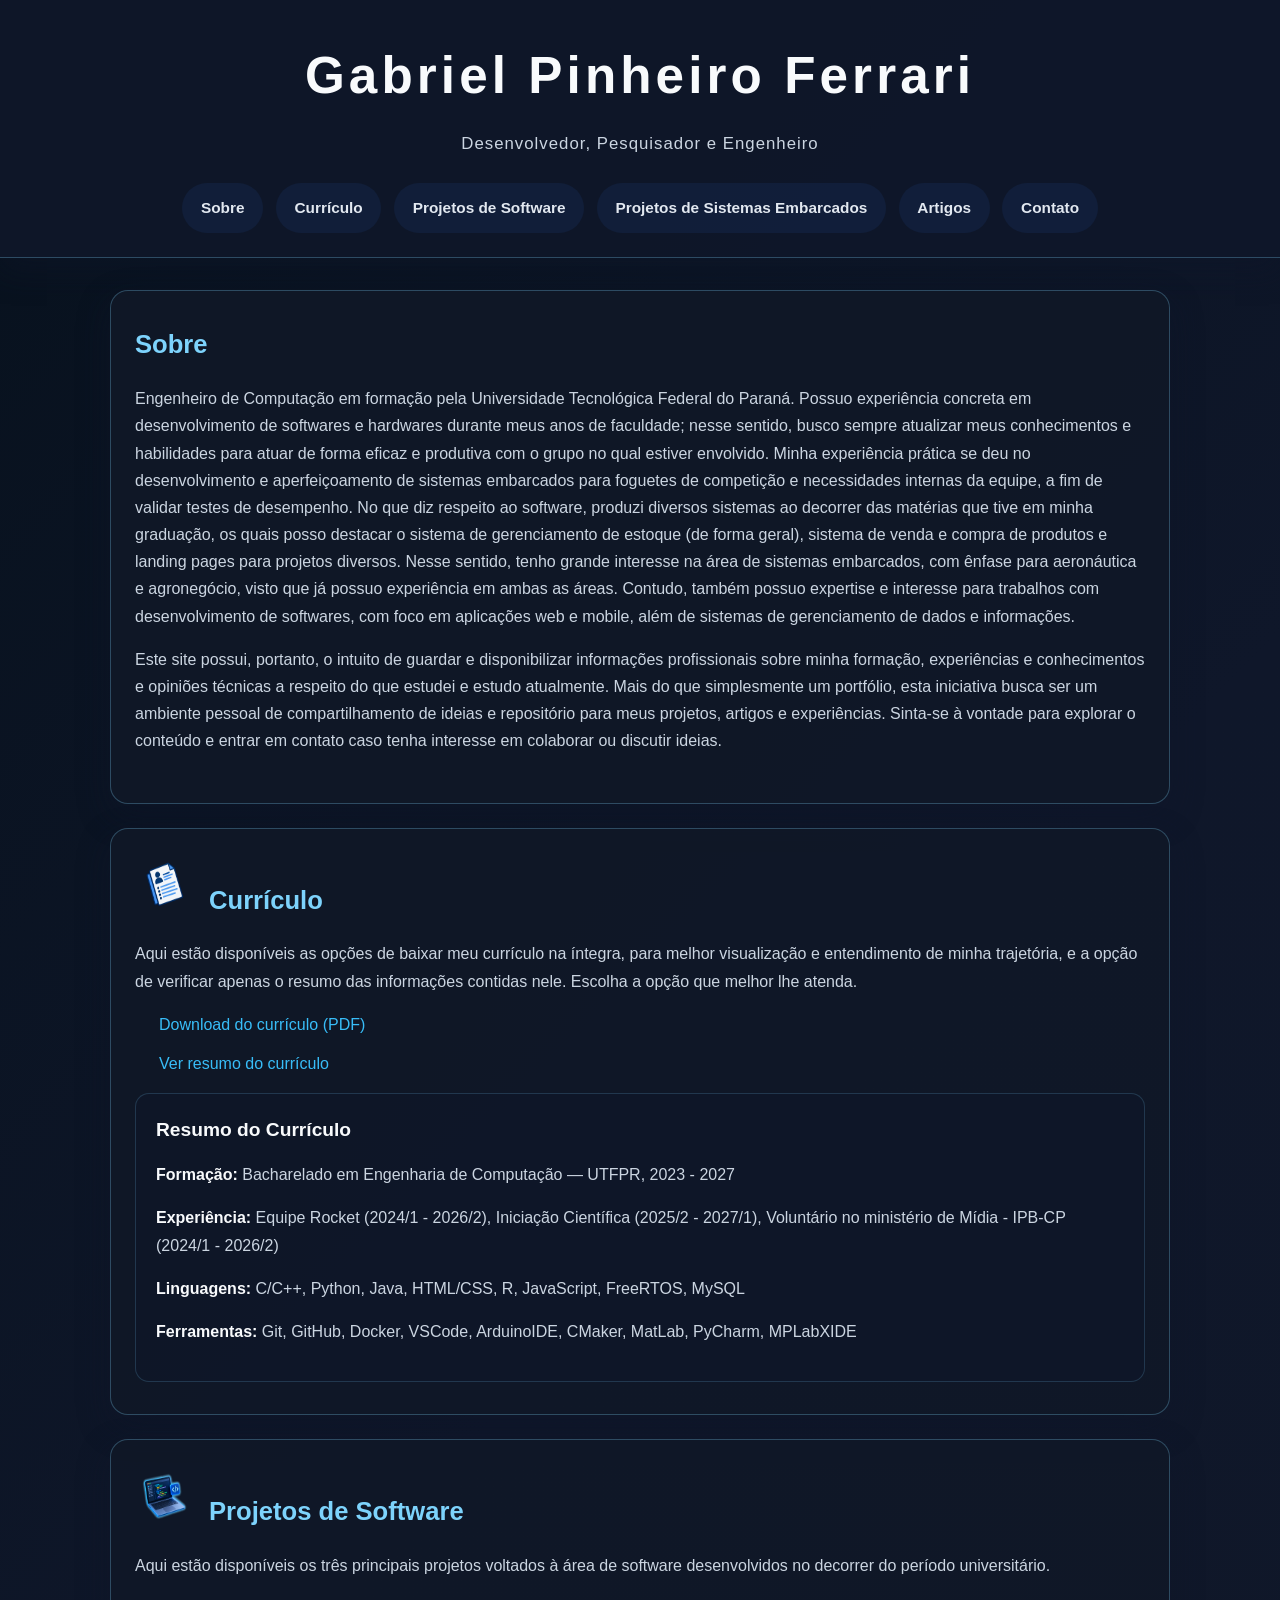
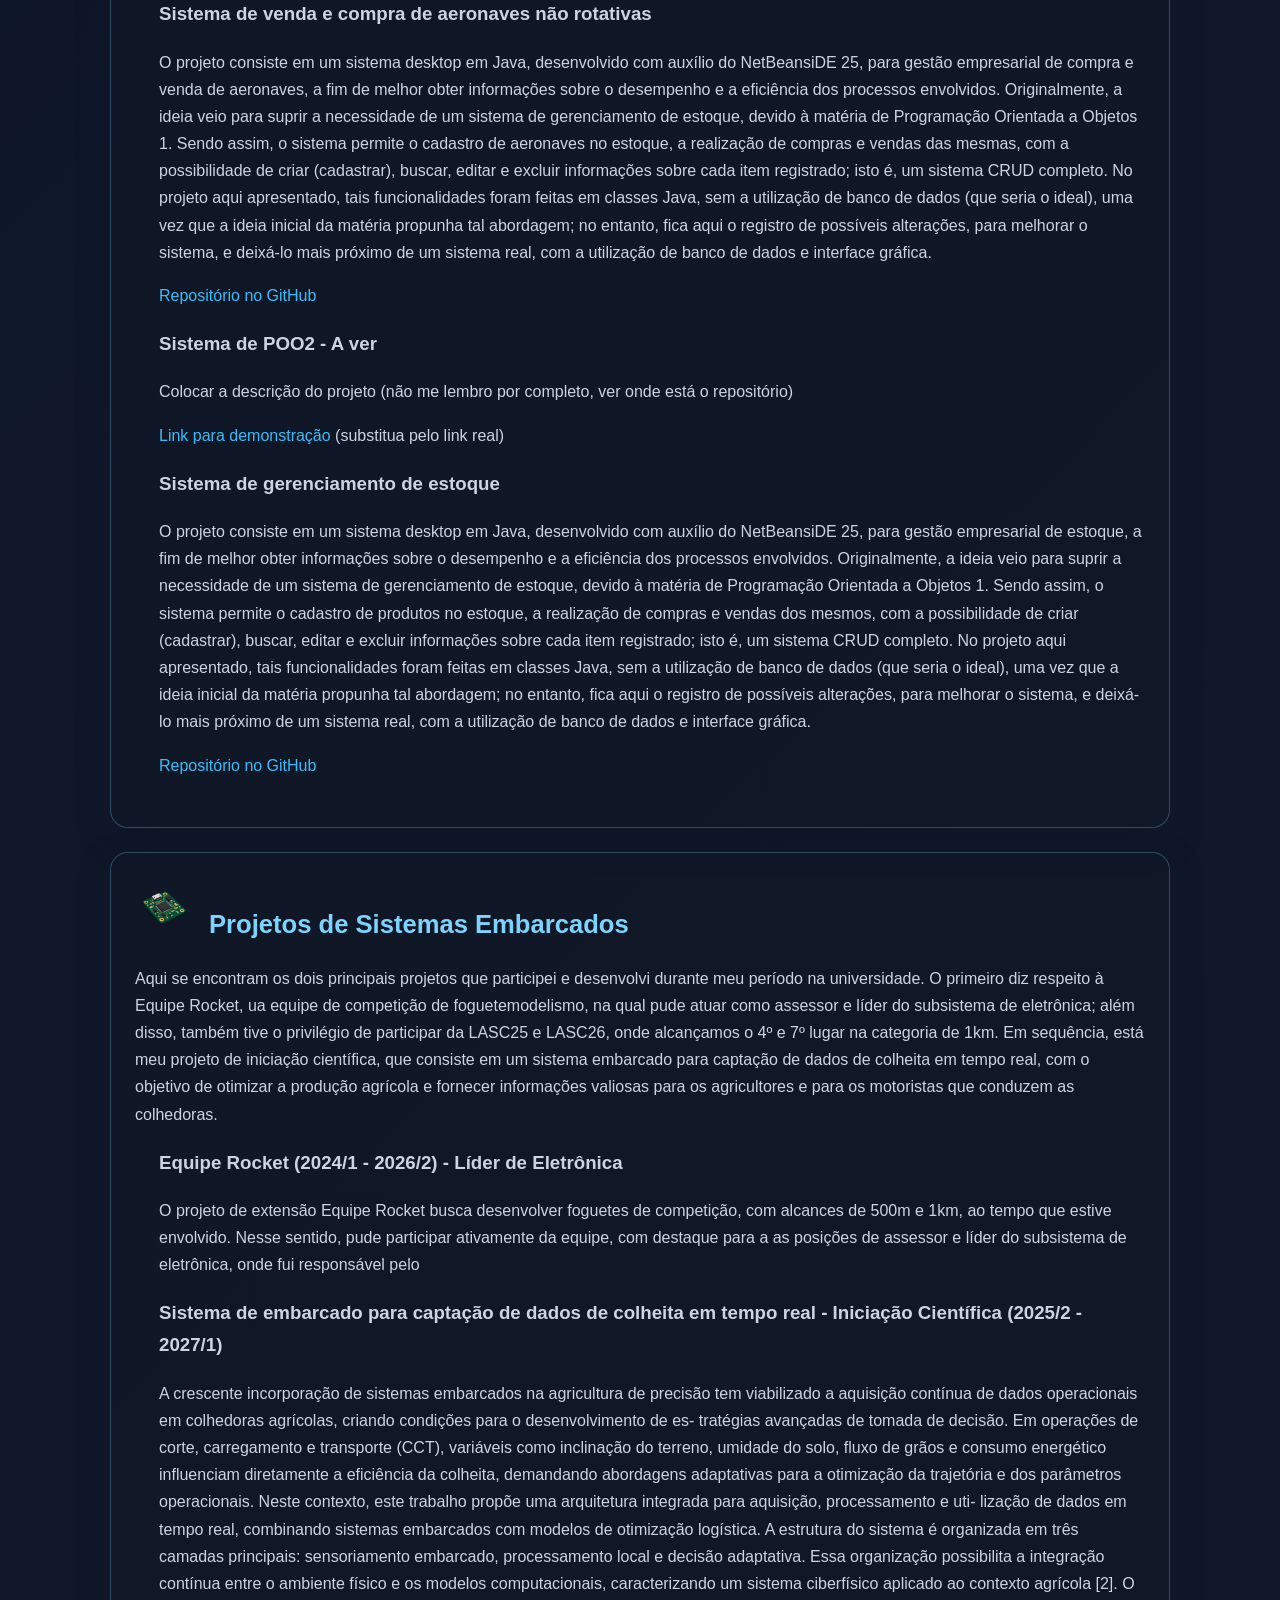
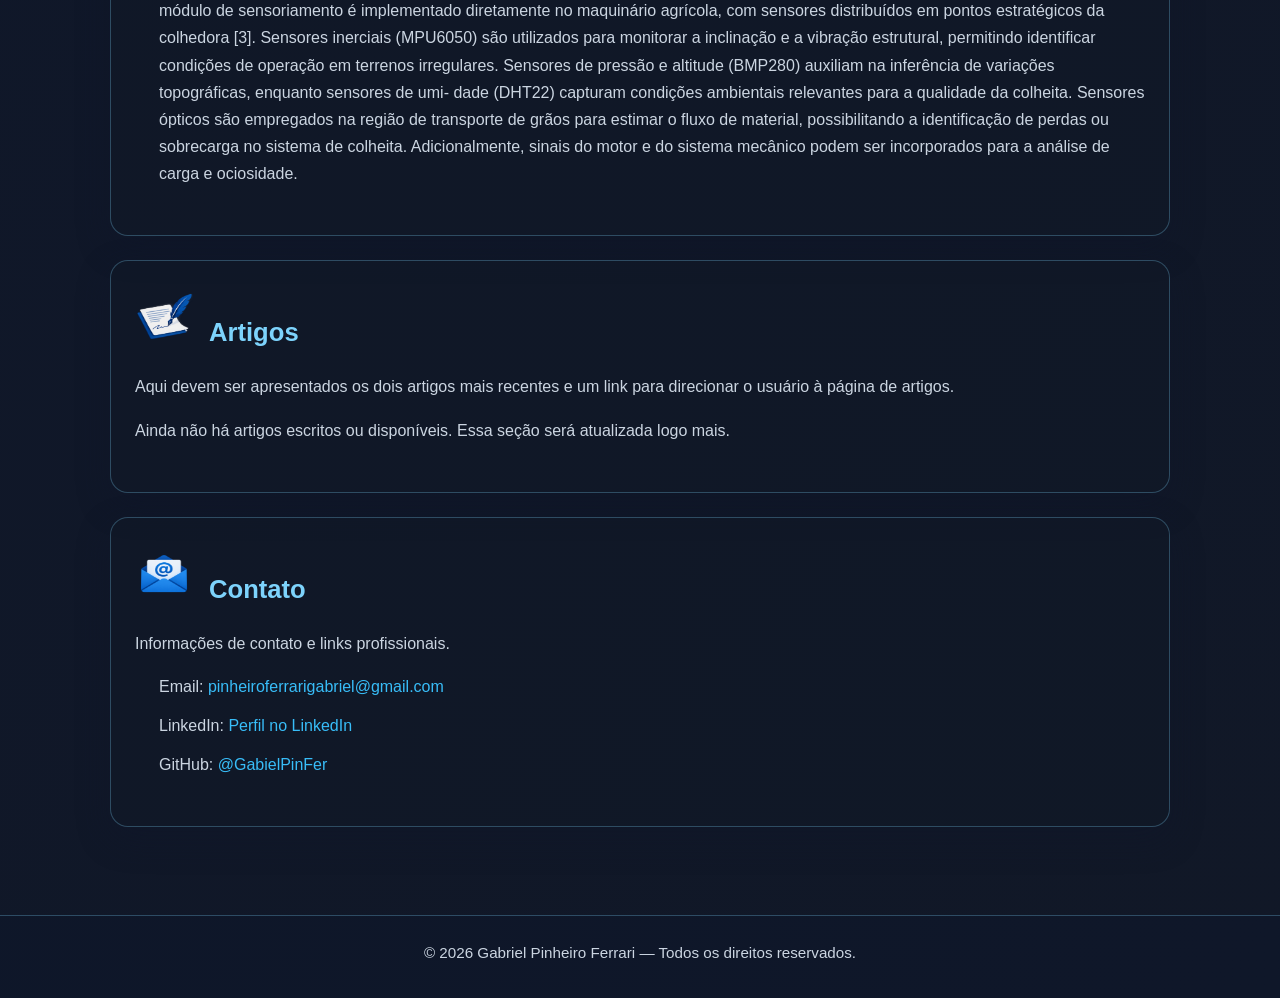
==== index.html @ 8e838de5 "Add files via upload arquivos colocados de forma direta. Antes estavam em uma pasta (forma errada)" ====
<!DOCTYPE html>

<html lang="pt-BR">
	<head>
		<meta charset="UTF-8">
		<meta name="viewport" content="width=device-width,initial-scale=1">
		<title>Página Pessoal — Gabriel Pinheiro Ferrari</title>
		<meta name="description" content="Página pessoal de Gabriel Pinheiro Ferrari — currículo, projetos práticos e projetos de extensão.">
		<link rel="stylesheet" href="main.css">
	</head>
    
	<body>
		<header>
			<h1>Gabriel Pinheiro Ferrari</h1>
			<p>Desenvolvedor, Pesquisador e Engenheiro</p>
			<nav aria-label="Navegação principal">
				<ul>
					<li><a href="#sobre">Sobre</a></li>
					<li><a href="#curriculo">Currículo</a></li>
					<li><a href="#projetos-software">Projetos de Software</a></li>
					<li><a href="#projetos-embarcados">Projetos de Sistemas Embarcados</a></li>
                    <li><a href="#artigos">Artigos</a></li>
					<li><a href="#contato">Contato</a></li>
				</ul>
			</nav>
		</header>

		<main>
			<section id="sobre">
				
				<h2>Sobre</h2>
				<p>
					Engenheiro de Computação em formação pela Universidade Tecnológica Federal do Paraná. Possuo experiência concreta em desenvolvimento de softwares e hardwares durante meus anos de faculdade;
					nesse sentido, busco sempre atualizar meus conhecimentos e habilidades para atuar de forma eficaz e produtiva com o grupo no qual estiver envolvido. Minha experiência prática se deu no desenvolvimento e aperfeiçoamento de 
					sistemas embarcados para foguetes de competição e necessidades internas da equipe, a fim de validar testes de desempenho. No que diz respeito ao software, produzi diversos sistemas ao decorrer das matérias
					que tive em minha graduação, os quais posso destacar o sistema de gerenciamento de estoque (de forma geral), sistema de venda e compra de produtos e landing pages para projetos diversos.
					Nesse sentido, tenho grande interesse na área de sistemas embarcados, com ênfase para aeronáutica e agronegócio, visto que já possuo experiência em ambas as áreas. Contudo, também possuo expertise e interesse
					para trabalhos com desenvolvimento de softwares, com foco em aplicações web e mobile, além de sistemas de gerenciamento de dados e informações.
				</p>
				<p>
					Este site possui, portanto, o intuito de guardar e disponibilizar informações profissionais sobre minha formação, experiências e conhecimentos e opiniões técnicas a respeito do que estudei e estudo atualmente.
					Mais do que simplesmente um portfólio, esta iniciativa busca ser um ambiente pessoal de compartilhamento de ideias e repositório para meus projetos, artigos e experiências. Sinta-se à vontade para explorar o 
					conteúdo e entrar em contato caso tenha interesse em colaborar ou discutir ideias.
				</p>
			</section>

			<section id="curriculo">
				<img src="figs/imagem-Curriculo.png" alt="Ícone para currículo" class="icone-secao">
				<h2>Currículo</h2>
				<p>Aqui estão disponíveis as opções de baixar meu currículo na íntegra, para melhor visualização e entendimento de minha trajetória, e a opção de verificar apenas o resumo das informações contidas nele. Escolha a opção 
					que melhor lhe atenda.
				</p>
				<ul>
					<li><a href="CurriculoGPF.pdf" download>Download do currículo (PDF)</a></li>
					<li><a href="#curriculo-resumo">Ver resumo do currículo</a></li>
				</ul>

				<article id="curriculo-resumo">
					<h3>Resumo do Currículo</h3>
					<p><strong>Formação:</strong> Bacharelado em Engenharia de Computação — UTFPR, 2023 - 2027</p>
					<p><strong>Experiência:</strong> Equipe Rocket (2024/1 - 2026/2), Iniciação Científica (2025/2 - 2027/1), Voluntário no ministério de Mídia - IPB-CP (2024/1 - 2026/2)</p>
					<p><strong>Linguagens:</strong> C/C++, Python, Java, HTML/CSS, R, JavaScript, FreeRTOS, MySQL</p>
                    <p><strong>Ferramentas:</strong> Git, GitHub, Docker, VSCode, ArduinoIDE, CMaker, MatLab, PyCharm, MPLabXIDE</p>
				</article>
			</section>

			<section id="projetos-software">
				<img src="figs/imagem-Projetos_Software.png" alt="Ícone para projetos de software" class="icone-secao">
				<h2>Projetos de Software</h2>
				<p>Aqui estão disponíveis os três principais projetos voltados à área de software desenvolvidos no decorrer do período universitário.</p>
				<ul>
					<li>
						<h3>Sistema de venda e compra de aeronaves não rotativas</h3>
						<p>O projeto consiste em um sistema desktop em Java, desenvolvido com auxílio do NetBeansiDE 25, para gestão empresarial de compra e venda de aeronaves, a fim de melhor obter informações sobre o desempenho e a eficiência dos processos envolvidos.
							Originalmente, a ideia veio para suprir a necessidade de um sistema de gerenciamento de estoque, devido à matéria de Programação Orientada a Objetos 1. Sendo assim, o sistema permite o cadastro de aeronaves
							no estoque, a realização de compras e vendas das mesmas, com a possibilidade de criar (cadastrar), buscar, editar e excluir informações sobre cada item registrado; isto é, um sistema CRUD completo. No projeto aqui apresentado,
							tais funcionalidades foram feitas em classes Java, sem a utilização de banco de dados (que seria o ideal), uma vez que a ideia inicial da matéria propunha tal abordagem; no entanto, fica aqui o registro de possíveis alterações,
							para melhorar o sistema, e deixá-lo mais próximo de um sistema real, com a utilização de banco de dados e interface gráfica.
						</p>
						<p><a href="https://github.com/gabriel-pinheiro-ferrari/projeto-a" target="_blank" rel="noopener">Repositório no GitHub</a></p>
					</li>
					<li>
						<h3>Sistema de POO2 - A ver</h3>
						<p>Colocar a descrição do projeto (não me lembro por completo, ver onde está o repositório)</p>
						<p><a href="#">Link para demonstração</a> (substitua pelo link real)</p>
					</li>
					<li>
						<h3>Sistema de gerenciamento de estoque</h3>
						<p>O projeto consiste em um sistema desktop em Java, desenvolvido com auxílio do NetBeansiDE 25, para gestão empresarial de estoque, a fim de melhor obter informações sobre o desempenho e a eficiência dos processos envolvidos.
							Originalmente, a ideia veio para suprir a necessidade de um sistema de gerenciamento de estoque, devido à matéria de Programação Orientada a Objetos 1. Sendo assim, o sistema permite o cadastro de produtos
							no estoque, a realização de compras e vendas dos mesmos, com a possibilidade de criar (cadastrar), buscar, editar e excluir informações sobre cada item registrado; isto é, um sistema CRUD completo. No projeto aqui apresentado,
							tais funcionalidades foram feitas em classes Java, sem a utilização de banco de dados (que seria o ideal), uma vez que a ideia inicial da matéria propunha tal abordagem; no entanto, fica aqui o registro de possíveis alterações,
							para melhorar o sistema, e deixá-lo mais próximo de um sistema real, com a utilização de banco de dados e interface gráfica.
						</p>
						<p><a href="https://github.com/gabriel-pinheiro-ferrari/projeto-estoque" target="_blank" rel="noopener">Repositório no GitHub</a></p>
					</li>
				</ul>
			</section>

			<section id="projetos-embarcados">
				<img src="figs/imagem-Sistemas_Embarcados.png" alt="Ícone para sistemas embarcados" class="icone-secao">
				<h2>Projetos de Sistemas Embarcados</h2>
				<p>Aqui se encontram os dois principais projetos que participei e desenvolvi durante meu período na universidade. O primeiro diz respeito à Equipe Rocket, ua equipe de competição de foguetemodelismo,
                    na qual pude atuar como assessor e líder do subsistema de eletrônica; além disso, também tive o privilégio de participar da LASC25 e LASC26, onde alcançamos o 4º e 7º lugar na categoria de 1km.
                    Em sequência, está meu projeto de iniciação científica, que consiste em um sistema embarcado para captação de dados de colheita em tempo real, com o objetivo de otimizar a produção agrícola e 
                    fornecer informações valiosas para os agricultores e para os motoristas que conduzem as colhedoras.
                </p>
				<ul>
					<li>
						<h3>Equipe Rocket (2024/1 - 2026/2) - Líder de Eletrônica</h3>
						<p>O projeto de extensão Equipe Rocket busca desenvolver foguetes de competição, com alcances de 500m e 1km, ao tempo que estive envolvido. Nesse sentido, pude participar ativamente da equipe, com destaque
							para a as posições de assessor e líder do subsistema de eletrônica, onde fui responsável pelo 
						</p>

					</li>
					<li>
						<h3>Sistema de embarcado para captação de dados de colheita em tempo real - Iniciação Científica (2025/2 - 2027/1)</h3>
						<p>A crescente incorporação de sistemas embarcados na agricultura de precisão tem viabilizado a aquisição
							contínua de dados operacionais em colhedoras agrícolas, criando condições para o desenvolvimento de es-
							tratégias avançadas de tomada de decisão. Em operações de corte, carregamento e transporte (CCT),
							variáveis como inclinação do terreno, umidade do solo, fluxo de grãos e consumo energético influenciam
							diretamente a eficiência da colheita, demandando abordagens adaptativas para a otimização da trajetória e
							dos parâmetros operacionais.
							Neste contexto, este trabalho propõe uma arquitetura integrada para aquisição, processamento e uti-
							lização de dados em tempo real, combinando sistemas embarcados com modelos de otimização logística. A
							estrutura do sistema é organizada em três camadas principais: sensoriamento embarcado, processamento
							local e decisão adaptativa. Essa organização possibilita a integração contínua entre o ambiente físico e os
							modelos computacionais, caracterizando um sistema ciberfísico aplicado ao contexto agrícola [2]. O módulo
							de sensoriamento é implementado diretamente no maquinário agrícola, com sensores distribuídos em pontos
							estratégicos da colhedora [3]. Sensores inerciais (MPU6050) são utilizados para monitorar a inclinação e
							a vibração estrutural, permitindo identificar condições de operação em terrenos irregulares. Sensores de
							pressão e altitude (BMP280) auxiliam na inferência de variações topográficas, enquanto sensores de umi-
							dade (DHT22) capturam condições ambientais relevantes para a qualidade da colheita. Sensores ópticos são
							empregados na região de transporte de grãos para estimar o fluxo de material, possibilitando a identificação
							de perdas ou sobrecarga no sistema de colheita. Adicionalmente, sinais do motor e do sistema mecânico
							podem ser incorporados para a análise de carga e ociosidade.</p>
					</li>
				</ul>
			</section>

            <section id="artigos">
				<img src="figs/imagem-Artigo.png" alt="Ícone para artigo" class="icone-secao">
                <h2>Artigos</h2>
                <p>Aqui devem ser apresentados os dois artigos mais recentes e um link para direcionar o usuário à página de artigos.</p>
				<p>Ainda não há artigos escritos ou disponíveis. Essa seção será atualizada logo mais.</p>
            </section>

			<section id="contato">
				<img src="figs/imagem-Contato.png" alt="Ícone para contato" class="icone-secao">
				<h2>Contato</h2>
				<p>Informações de contato e links profissionais.</p>
				<ul>
					<li>Email: <a href="mailto:pinheiroferrarigabriel@gmail.com">pinheiroferrarigabriel@gmail.com</a></li>
					<li>LinkedIn: <a href="https://www.linkedin.com/in/gabriel-pinheiro-ferrari-5222b8219" target="_blank" rel="noopener">Perfil no LinkedIn</a></li>
					<li>GitHub: <a href="https://github.com/GabielPinFer" target="_blank" rel="noopener">@GabielPinFer</a></li>
				</ul>
			</section>
		</main>

		<footer>
			<p>&copy; 2026 Gabriel Pinheiro Ferrari — Todos os direitos reservados.</p>
		</footer>
	</body>
</html>
---- main.css ----
:root {
  --bg-color: #07111d;
  --bg-panel: rgba(17, 24, 39, 0.88);
  --bg-panel-strong: rgba(15, 23, 42, 0.96);
  --text-color: #e2e8f0;
  --muted-color: #cbd5e1;
  --accent-color: #7dd3fc;
  --accent-strong: #38bdf8;
  --highlight-color: #a78bfa;
  --border-color: rgba(125, 211, 252, 0.28);
  --shadow-color: rgba(15, 23, 42, 0.45);
}

* {
  box-sizing: border-box;
}

html {
  scroll-behavior: smooth;
}

body {
  margin: 0;
  font-family: "Segoe UI", Tahoma, Geneva, Verdana, sans-serif;
  background: linear-gradient(135deg, var(--bg-color), #0f172a 35%, #111827 100%);
  color: var(--text-color);
  line-height: 1.7;
}

header {
  background: rgba(15, 23, 42, 0.9);
  border-bottom: 1px solid var(--border-color);
  box-shadow: 0 12px 30px var(--shadow-color);
  padding: 2rem 1rem 1.5rem;
}

h1 {
  margin: 0;
  text-align: center;
  font-size: clamp(2.2rem, 4vw, 3.6rem);
  letter-spacing: 0.08em;
  font-weight: 800;
  color: #f8fafc;
}

header p {
  margin: 0.7rem auto 1.5rem;
  text-align: center;
  font-size: 1.05rem;
  letter-spacing: 0.06em;
  font-weight: 500;
  color: var(--muted-color);
}

nav {
  display: flex;
  justify-content: center;
}

nav ul {
  list-style: none;
  display: flex;
  flex-wrap: wrap;
  justify-content: center;
  gap: 0.8rem;
  margin: 0;
  padding: 0;
}

nav li {
  display: inline-flex;
}

nav a {
  display: inline-block;
  padding: 0.7rem 1.1rem;
  border-radius: 999px;
  text-decoration: none;
  color: var(--text-color);
  font-weight: 700;
  font-size: 0.96rem;
  background: rgba(59, 130, 246, 0.08);
  border: 1px solid transparent;
  transition: background-color 0.25s ease, color 0.25s ease, transform 0.25s ease, border-color 0.25s ease;
}

nav a:hover,
nav a:focus-visible {
  background: rgba(125, 211, 252, 0.18);
  color: var(--accent-color);
  border-color: rgba(125, 211, 252, 0.42);
  transform: translateY(-2px);
}

main {
  max-width: 1100px;
  margin: 2rem auto;
  padding: 0 1.25rem 2rem;
}

section {
  background: var(--bg-panel);
  border: 1px solid var(--border-color);
  border-radius: 18px;
  padding: 2rem 1.5rem;
  margin-bottom: 1.5rem;
  box-shadow: 0 12px 32px var(--shadow-color);
}

section h2 {
  display: inline-block;
  align-items: center;
  gap: 0.75rem;
  margin: 0 0 1.15rem;
  font-size: clamp(1.6rem, 2vw, 2.2rem);
  font-weight: 800;
  color: var(--accent-color);
}

.icone-secao {
  display:inline-block;
  align-items: center;
  margin-right: 0.75rem;
  width: 3.6em;
  height: 3.0em;
  fill: var(--highlight-color);
  animation:flutuar 2s ease-in-out infinite;
}
/*
@keyframes flutuar {
  0%,
  100% {
    transform: translateY(-10px);
  }
  50% {
    transform: translateY(0px);
  }
}
*/
p,
li,
a,
strong {
  font-size: 1rem;
}

section p,
article p,
section li {
  display: block;
  margin: 0 0 1rem;
  color: var(--muted-color);
  font-weight: 400;
}

section > p,
article > p {
  margin-bottom: 1rem;
}

section ul {
  margin: 0 0 1rem 1.5rem;
  padding: 0;
}

section ul li {
  margin-bottom: 0.75rem;
}

a {
  color: var(--accent-strong);
  text-decoration: none;
  transition: color 0.2s ease, opacity 0.2s ease;
}

p a:hover,
li a:hover {
  color: var(--highlight-color);
  opacity: 0.9;
}

strong {
  color: #f8fafc;
  font-weight: 700;
}

article {
  background: rgba(15, 23, 42, 0.64);
  border: 1px solid rgba(125, 211, 252, 0.18);
  border-radius: 14px;
  padding: 1.25rem;
  margin-top: 1rem;
}

article h3 {
  margin: 0 0 0.9rem;
  color: #f8fafc;
  font-size: 1.2rem;
}

footer {
  text-align: center;
  padding: 1.5rem 1rem 2rem;
  color: var(--muted-color);
  border-top: 1px solid var(--border-color);
  background: rgba(15, 23, 42, 0.85);
}

footer p {
  margin: 0;
  font-size: 0.95rem;
}

@media (max-width: 640px) {
  nav ul {
    flex-direction: column;
    align-items: center;
  }

  nav a {
    width: min(100%, 260px);
    text-align: center;
  }

  section {
    padding: 1.5rem 1rem;
  }
}
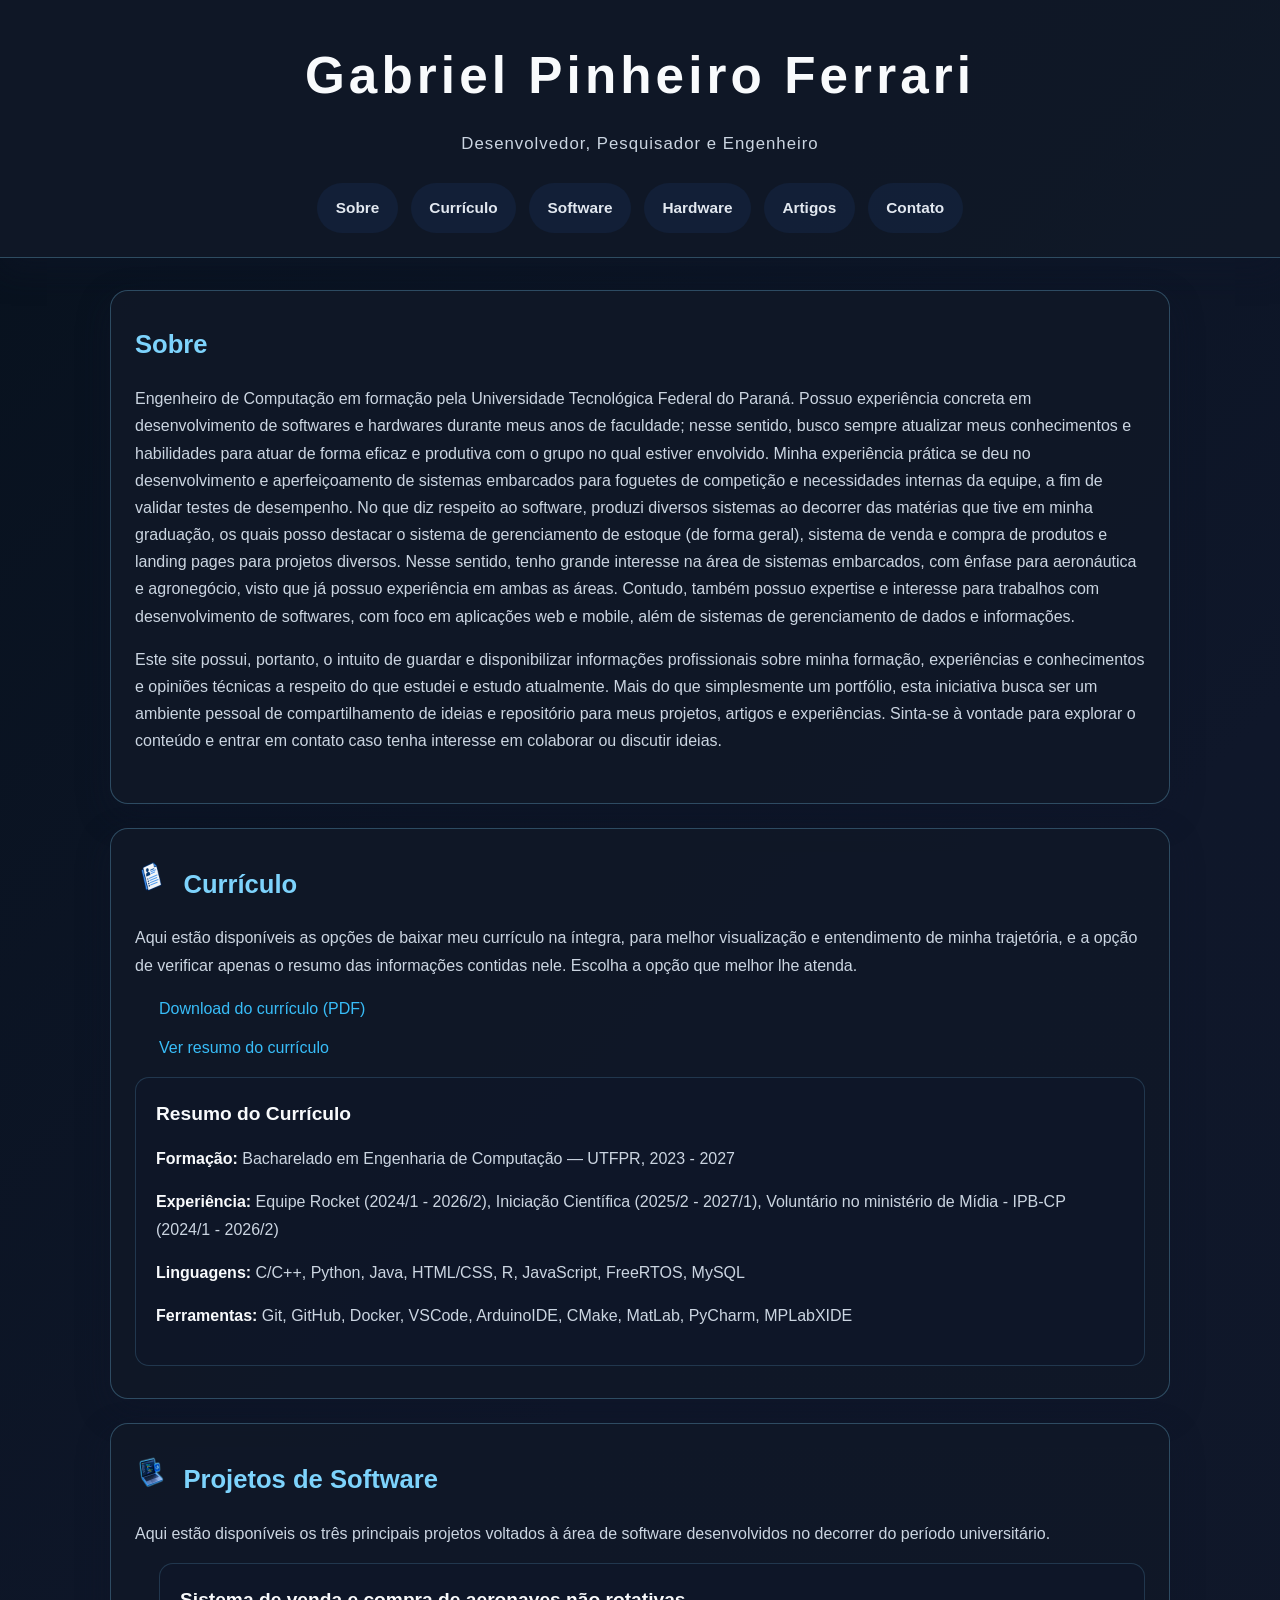
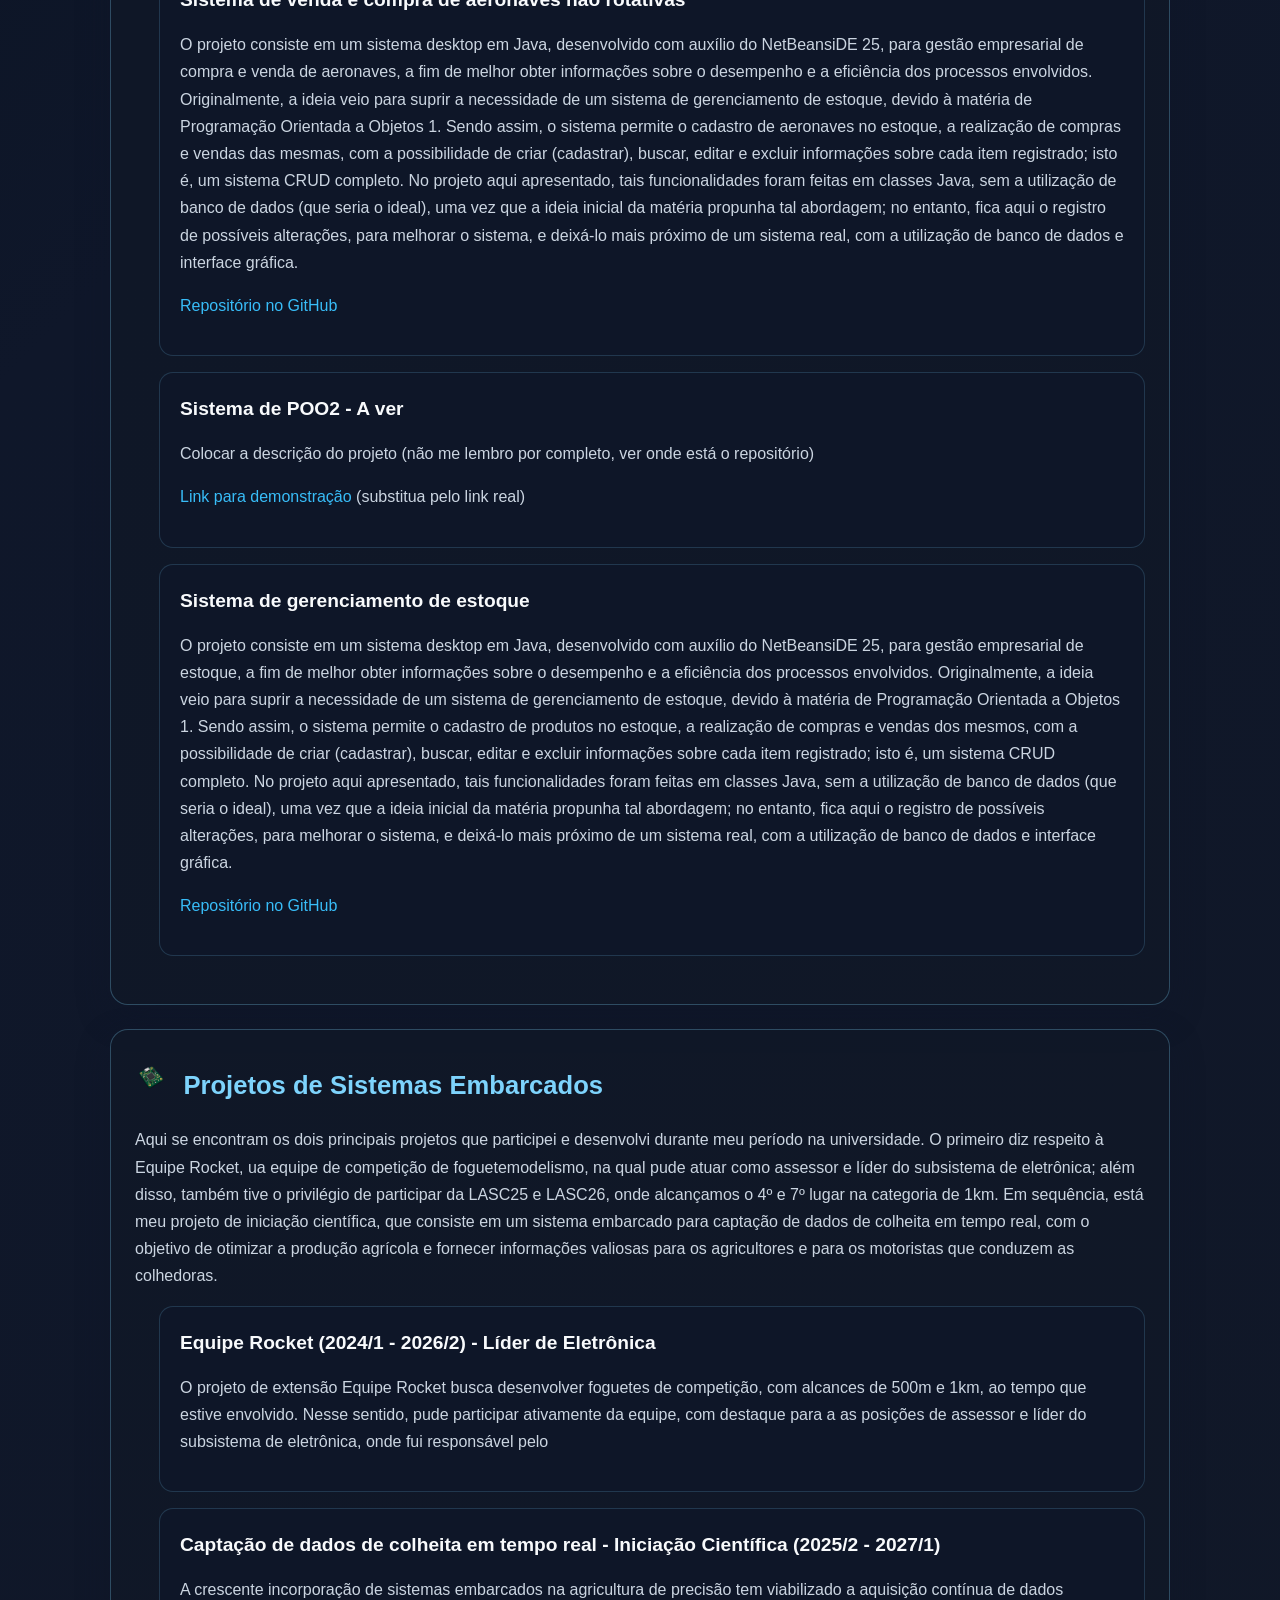
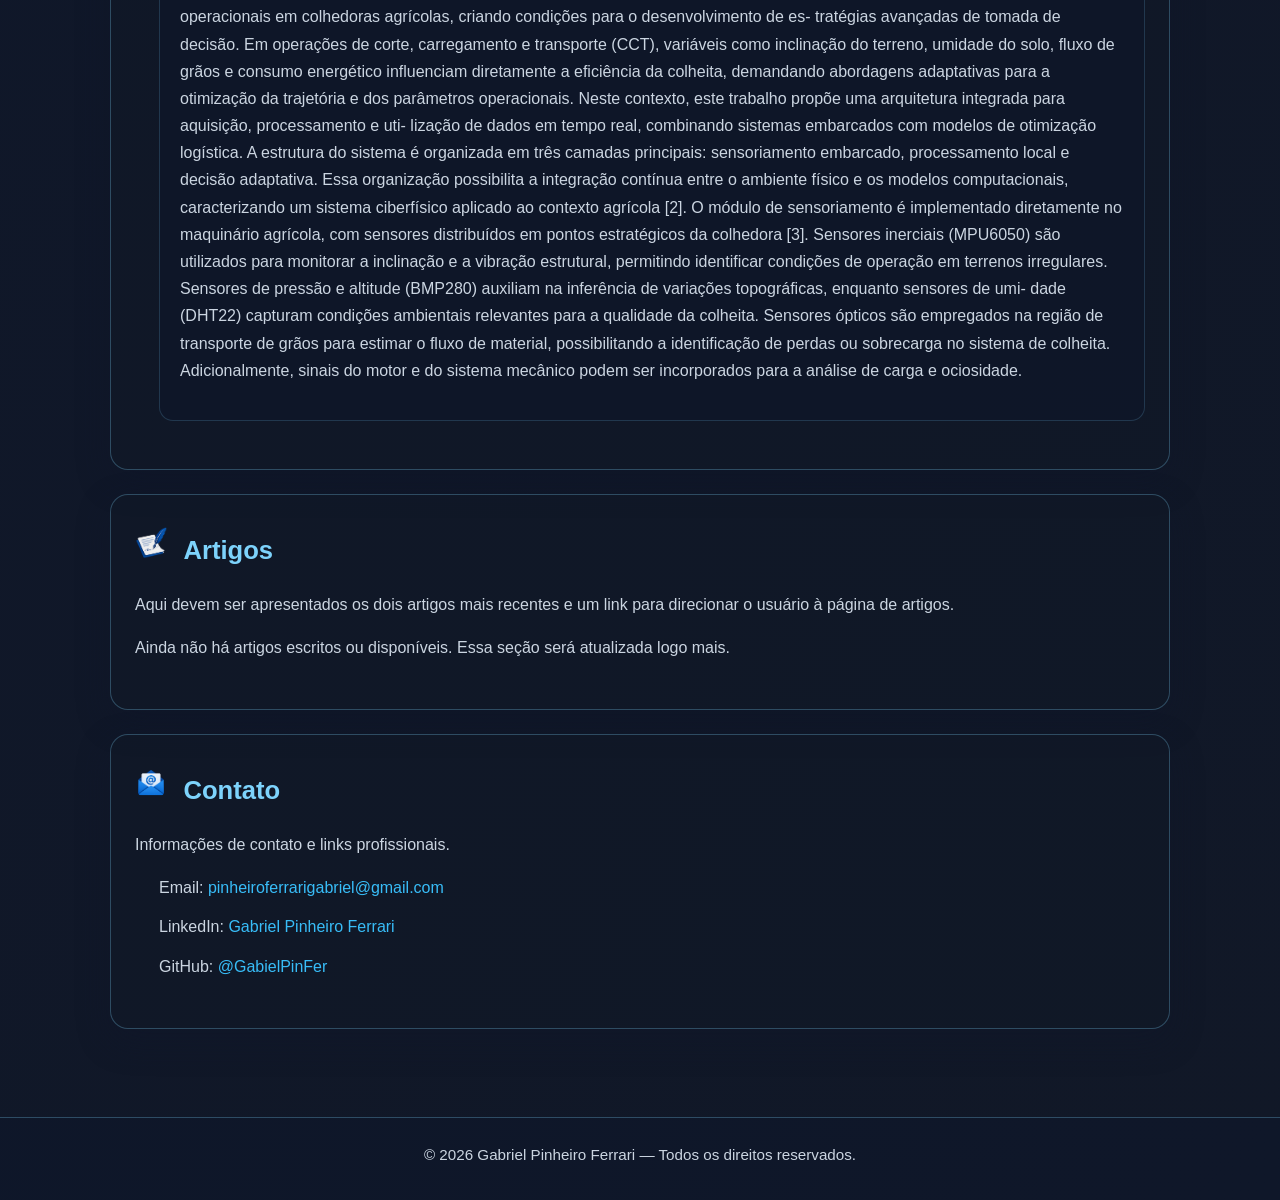
==== commit f3d69cc1: "Add files via upload Tamanho dos Ícones alterado. Texto alterado. Projetos postos em Articles dentro" ====
--- a/index.html
+++ b/index.html
@@ -17,8 +17,8 @@
 				<ul>
 					<li><a href="#sobre">Sobre</a></li>
 					<li><a href="#curriculo">Currículo</a></li>
-					<li><a href="#projetos-software">Projetos de Software</a></li>
-					<li><a href="#projetos-embarcados">Projetos de Sistemas Embarcados</a></li>
+					<li><a href="#projetos-software">Software</a></li>
+					<li><a href="#projetos-hardware">Hardware</a></li>
                     <li><a href="#artigos">Artigos</a></li>
 					<li><a href="#contato">Contato</a></li>
 				</ul>
@@ -60,7 +60,7 @@
 					<p><strong>Formação:</strong> Bacharelado em Engenharia de Computação — UTFPR, 2023 - 2027</p>
 					<p><strong>Experiência:</strong> Equipe Rocket (2024/1 - 2026/2), Iniciação Científica (2025/2 - 2027/1), Voluntário no ministério de Mídia - IPB-CP (2024/1 - 2026/2)</p>
 					<p><strong>Linguagens:</strong> C/C++, Python, Java, HTML/CSS, R, JavaScript, FreeRTOS, MySQL</p>
-                    <p><strong>Ferramentas:</strong> Git, GitHub, Docker, VSCode, ArduinoIDE, CMaker, MatLab, PyCharm, MPLabXIDE</p>
+                    <p><strong>Ferramentas:</strong> Git, GitHub, Docker, VSCode, ArduinoIDE, CMake, MatLab, PyCharm, MPLabXIDE</p>
 				</article>
 			</section>
 
@@ -69,6 +69,7 @@
 				<h2>Projetos de Software</h2>
 				<p>Aqui estão disponíveis os três principais projetos voltados à área de software desenvolvidos no decorrer do período universitário.</p>
 				<ul>
+					<article id="projetos-software-01">
 					<li>
 						<h3>Sistema de venda e compra de aeronaves não rotativas</h3>
 						<p>O projeto consiste em um sistema desktop em Java, desenvolvido com auxílio do NetBeansiDE 25, para gestão empresarial de compra e venda de aeronaves, a fim de melhor obter informações sobre o desempenho e a eficiência dos processos envolvidos.
@@ -79,11 +80,17 @@
 						</p>
 						<p><a href="https://github.com/gabriel-pinheiro-ferrari/projeto-a" target="_blank" rel="noopener">Repositório no GitHub</a></p>
 					</li>
+					</article>
+
+					<article id="projetos-software-02">
 					<li>
 						<h3>Sistema de POO2 - A ver</h3>
 						<p>Colocar a descrição do projeto (não me lembro por completo, ver onde está o repositório)</p>
 						<p><a href="#">Link para demonstração</a> (substitua pelo link real)</p>
 					</li>
+					</article>
+
+					<article id="projetos-software-03">
 					<li>
 						<h3>Sistema de gerenciamento de estoque</h3>
 						<p>O projeto consiste em um sistema desktop em Java, desenvolvido com auxílio do NetBeansiDE 25, para gestão empresarial de estoque, a fim de melhor obter informações sobre o desempenho e a eficiência dos processos envolvidos.
@@ -94,10 +101,11 @@
 						</p>
 						<p><a href="https://github.com/gabriel-pinheiro-ferrari/projeto-estoque" target="_blank" rel="noopener">Repositório no GitHub</a></p>
 					</li>
+					</article>
 				</ul>
 			</section>
 
-			<section id="projetos-embarcados">
+			<section id="projetos-hardware">
 				<img src="figs/imagem-Sistemas_Embarcados.png" alt="Ícone para sistemas embarcados" class="icone-secao">
 				<h2>Projetos de Sistemas Embarcados</h2>
 				<p>Aqui se encontram os dois principais projetos que participei e desenvolvi durante meu período na universidade. O primeiro diz respeito à Equipe Rocket, ua equipe de competição de foguetemodelismo,
@@ -106,15 +114,18 @@
                     fornecer informações valiosas para os agricultores e para os motoristas que conduzem as colhedoras.
                 </p>
 				<ul>
+					<article id="projetos-hardware-01">
 					<li>
 						<h3>Equipe Rocket (2024/1 - 2026/2) - Líder de Eletrônica</h3>
 						<p>O projeto de extensão Equipe Rocket busca desenvolver foguetes de competição, com alcances de 500m e 1km, ao tempo que estive envolvido. Nesse sentido, pude participar ativamente da equipe, com destaque
 							para a as posições de assessor e líder do subsistema de eletrônica, onde fui responsável pelo 
 						</p>
+					</li>
+					</article>
 
-					</li>
+					<article id="projetos-hardware-02">
 					<li>
-						<h3>Sistema de embarcado para captação de dados de colheita em tempo real - Iniciação Científica (2025/2 - 2027/1)</h3>
+						<h3>Captação de dados de colheita em tempo real - Iniciação Científica (2025/2 - 2027/1)</h3>
 						<p>A crescente incorporação de sistemas embarcados na agricultura de precisão tem viabilizado a aquisição
 							contínua de dados operacionais em colhedoras agrícolas, criando condições para o desenvolvimento de es-
 							tratégias avançadas de tomada de decisão. Em operações de corte, carregamento e transporte (CCT),
@@ -135,6 +146,7 @@
 							de perdas ou sobrecarga no sistema de colheita. Adicionalmente, sinais do motor e do sistema mecânico
 							podem ser incorporados para a análise de carga e ociosidade.</p>
 					</li>
+					</article>
 				</ul>
 			</section>
 
@@ -151,7 +163,7 @@
 				<p>Informações de contato e links profissionais.</p>
 				<ul>
 					<li>Email: <a href="mailto:pinheiroferrarigabriel@gmail.com">pinheiroferrarigabriel@gmail.com</a></li>
-					<li>LinkedIn: <a href="https://www.linkedin.com/in/gabriel-pinheiro-ferrari-5222b8219" target="_blank" rel="noopener">Perfil no LinkedIn</a></li>
+					<li>LinkedIn: <a href="https://www.linkedin.com/in/gabriel-pinheiro-ferrari-5222b8219" target="_blank" rel="noopener">Gabriel Pinheiro Ferrari</a></li>
 					<li>GitHub: <a href="https://github.com/GabielPinFer" target="_blank" rel="noopener">@GabielPinFer</a></li>
 				</ul>
 			</section>
--- a/main.css
+++ b/main.css
@@ -28,7 +28,7 @@
 }
 
 header {
-  background: rgba(15, 23, 42, 0.9);
+  background: var(--bg-panel);
   border-bottom: 1px solid var(--border-color);
   box-shadow: 0 12px 30px var(--shadow-color);
   padding: 2rem 1rem 1.5rem;
@@ -68,7 +68,7 @@
 }
 
 nav li {
-  display: inline-flex;
+  display: inline-block;
 }
 
 nav a {
@@ -108,7 +108,7 @@
 }
 
 section h2 {
-  display: inline-block;
+  display: -webkit-inline-flex;
   align-items: center;
   gap: 0.75rem;
   margin: 0 0 1.15rem;
@@ -121,11 +121,17 @@
   display:inline-block;
   align-items: center;
   margin-right: 0.75rem;
-  width: 3.6em;
-  height: 3.0em;
+  width: 2.0em;
+  height: 2.0em;
+  /*
+  border-color: var(--accent-color);
+  border-width: 0.15em;
+  border-style: solid;
+  */
   fill: var(--highlight-color);
   animation:flutuar 2s ease-in-out infinite;
 }
+
 /*
 @keyframes flutuar {
   0%,
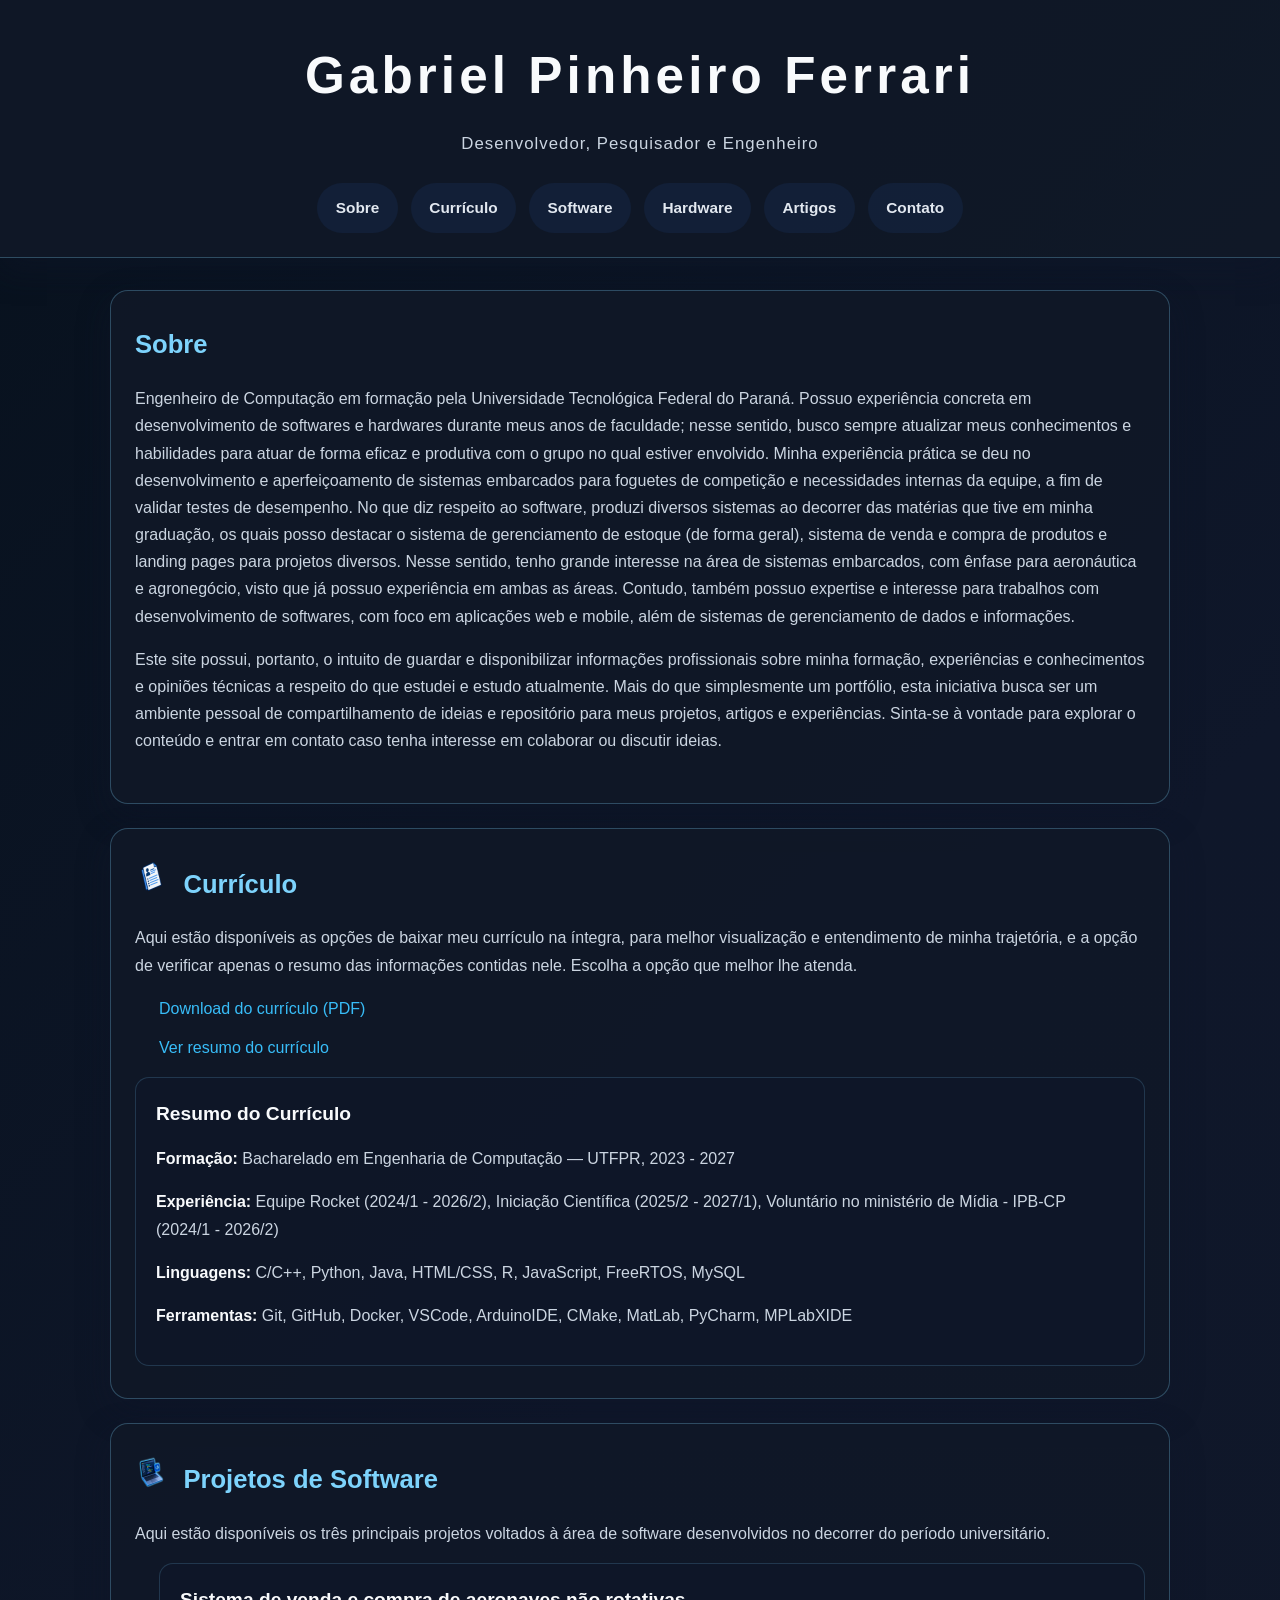
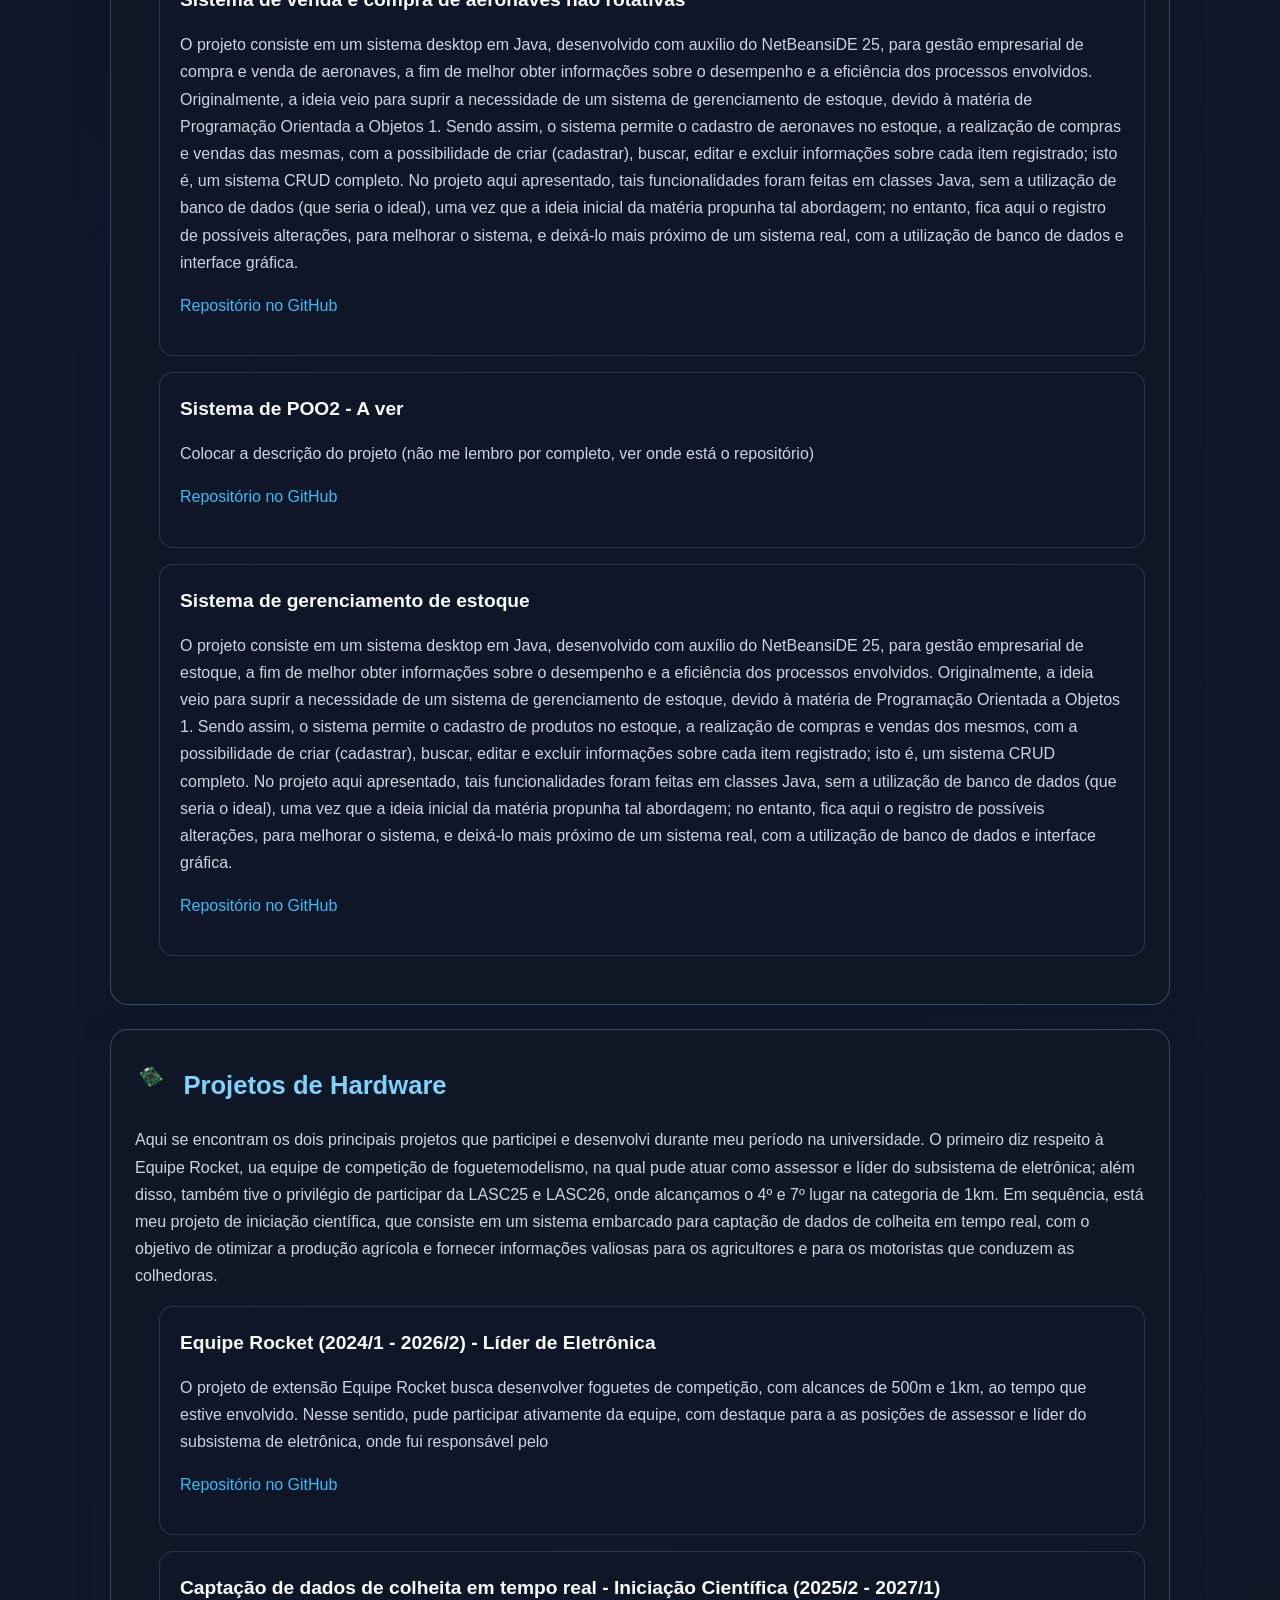
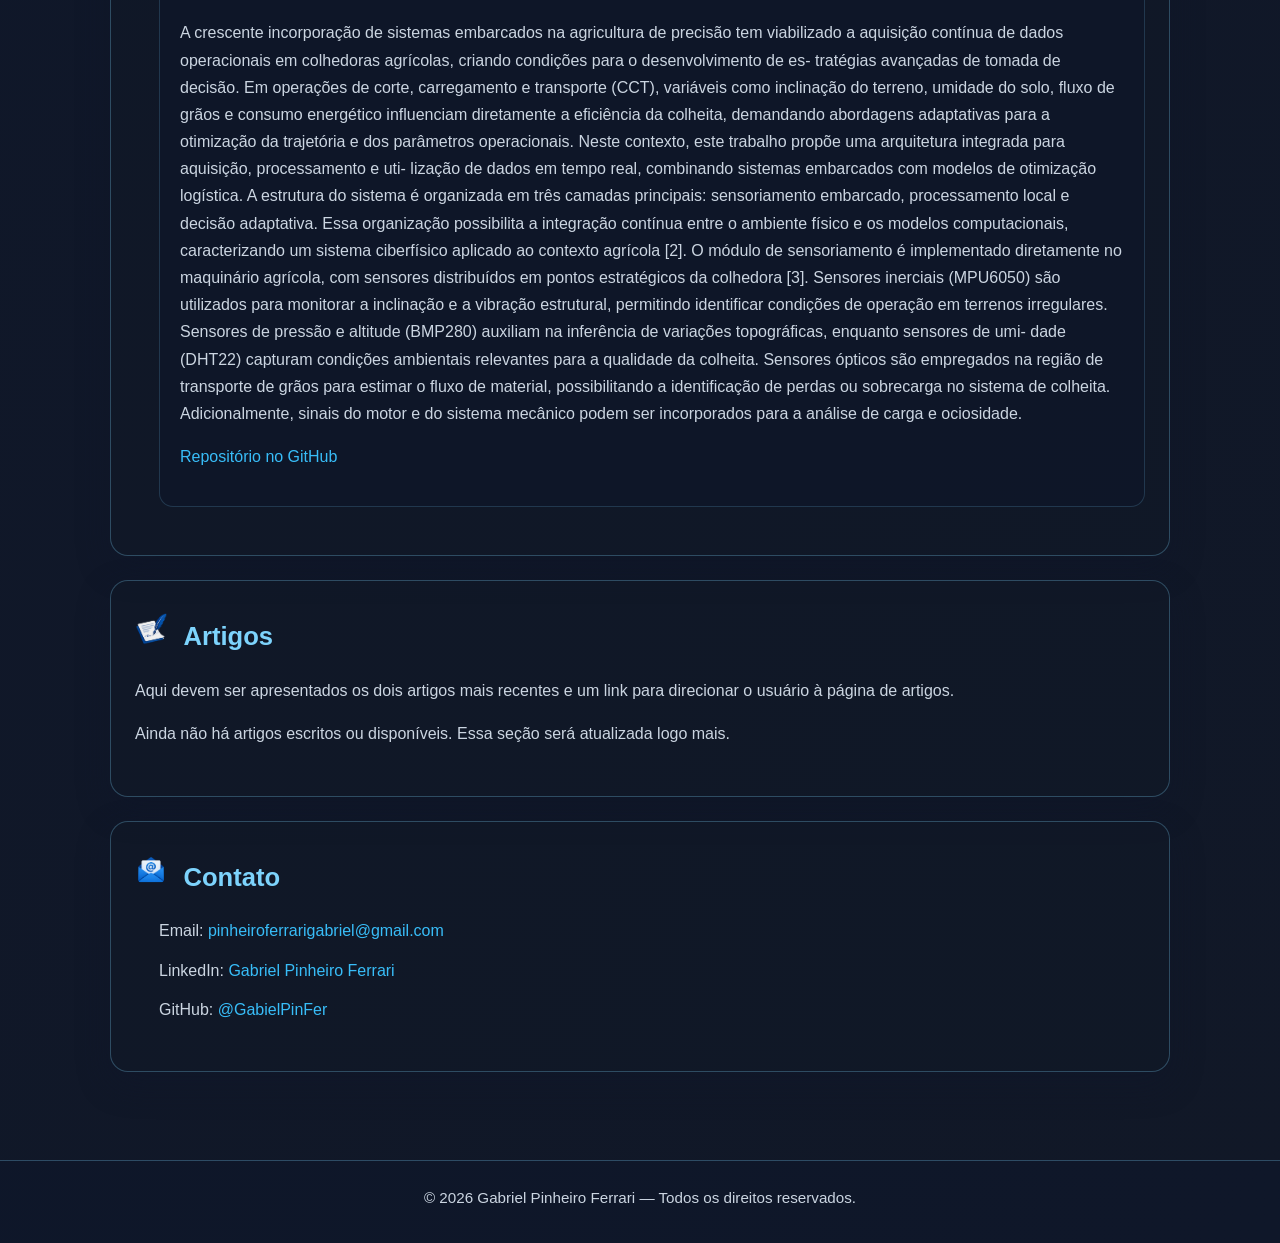
==== commit 40755c10: "Add files via upload Links para o GitHub adicionados." ====
--- a/index.html
+++ b/index.html
@@ -78,7 +78,7 @@
 							tais funcionalidades foram feitas em classes Java, sem a utilização de banco de dados (que seria o ideal), uma vez que a ideia inicial da matéria propunha tal abordagem; no entanto, fica aqui o registro de possíveis alterações,
 							para melhorar o sistema, e deixá-lo mais próximo de um sistema real, com a utilização de banco de dados e interface gráfica.
 						</p>
-						<p><a href="https://github.com/gabriel-pinheiro-ferrari/projeto-a" target="_blank" rel="noopener">Repositório no GitHub</a></p>
+						<p><a href="https://github.com/GabielPinFer" target="_blank" rel="noopener">Repositório no GitHub</a></p>
 					</li>
 					</article>
 
@@ -86,7 +86,7 @@
 					<li>
 						<h3>Sistema de POO2 - A ver</h3>
 						<p>Colocar a descrição do projeto (não me lembro por completo, ver onde está o repositório)</p>
-						<p><a href="#">Link para demonstração</a> (substitua pelo link real)</p>
+						<p><a href="https://github.com/GabielPinFer" target="_blank" rel="noopener">Repositório no GitHub</a></p>
 					</li>
 					</article>
 
@@ -99,7 +99,7 @@
 							tais funcionalidades foram feitas em classes Java, sem a utilização de banco de dados (que seria o ideal), uma vez que a ideia inicial da matéria propunha tal abordagem; no entanto, fica aqui o registro de possíveis alterações,
 							para melhorar o sistema, e deixá-lo mais próximo de um sistema real, com a utilização de banco de dados e interface gráfica.
 						</p>
-						<p><a href="https://github.com/gabriel-pinheiro-ferrari/projeto-estoque" target="_blank" rel="noopener">Repositório no GitHub</a></p>
+						<p><a href="https://github.com/GabielPinFer" target="_blank" rel="noopener">Repositório no GitHub</a></p>
 					</li>
 					</article>
 				</ul>
@@ -107,7 +107,7 @@
 
 			<section id="projetos-hardware">
 				<img src="figs/imagem-Sistemas_Embarcados.png" alt="Ícone para sistemas embarcados" class="icone-secao">
-				<h2>Projetos de Sistemas Embarcados</h2>
+				<h2>Projetos de Hardware</h2>
 				<p>Aqui se encontram os dois principais projetos que participei e desenvolvi durante meu período na universidade. O primeiro diz respeito à Equipe Rocket, ua equipe de competição de foguetemodelismo,
                     na qual pude atuar como assessor e líder do subsistema de eletrônica; além disso, também tive o privilégio de participar da LASC25 e LASC26, onde alcançamos o 4º e 7º lugar na categoria de 1km.
                     Em sequência, está meu projeto de iniciação científica, que consiste em um sistema embarcado para captação de dados de colheita em tempo real, com o objetivo de otimizar a produção agrícola e 
@@ -120,6 +120,8 @@
 						<p>O projeto de extensão Equipe Rocket busca desenvolver foguetes de competição, com alcances de 500m e 1km, ao tempo que estive envolvido. Nesse sentido, pude participar ativamente da equipe, com destaque
 							para a as posições de assessor e líder do subsistema de eletrônica, onde fui responsável pelo 
 						</p>
+
+						<p><a href="https://github.com/Rocket-UTFPR" target="_blank" rel="noopener">Repositório no GitHub</a></p>
 					</li>
 					</article>
 
@@ -145,6 +147,8 @@
 							empregados na região de transporte de grãos para estimar o fluxo de material, possibilitando a identificação
 							de perdas ou sobrecarga no sistema de colheita. Adicionalmente, sinais do motor e do sistema mecânico
 							podem ser incorporados para a análise de carga e ociosidade.</p>
+
+							<p><a href="https://github.com/GabielPinFer" target="_blank" rel="noopener">Repositório no GitHub</a></p>
 					</li>
 					</article>
 				</ul>
@@ -160,7 +164,6 @@
 			<section id="contato">
 				<img src="figs/imagem-Contato.png" alt="Ícone para contato" class="icone-secao">
 				<h2>Contato</h2>
-				<p>Informações de contato e links profissionais.</p>
 				<ul>
 					<li>Email: <a href="mailto:pinheiroferrarigabriel@gmail.com">pinheiroferrarigabriel@gmail.com</a></li>
 					<li>LinkedIn: <a href="https://www.linkedin.com/in/gabriel-pinheiro-ferrari-5222b8219" target="_blank" rel="noopener">Gabriel Pinheiro Ferrari</a></li>
